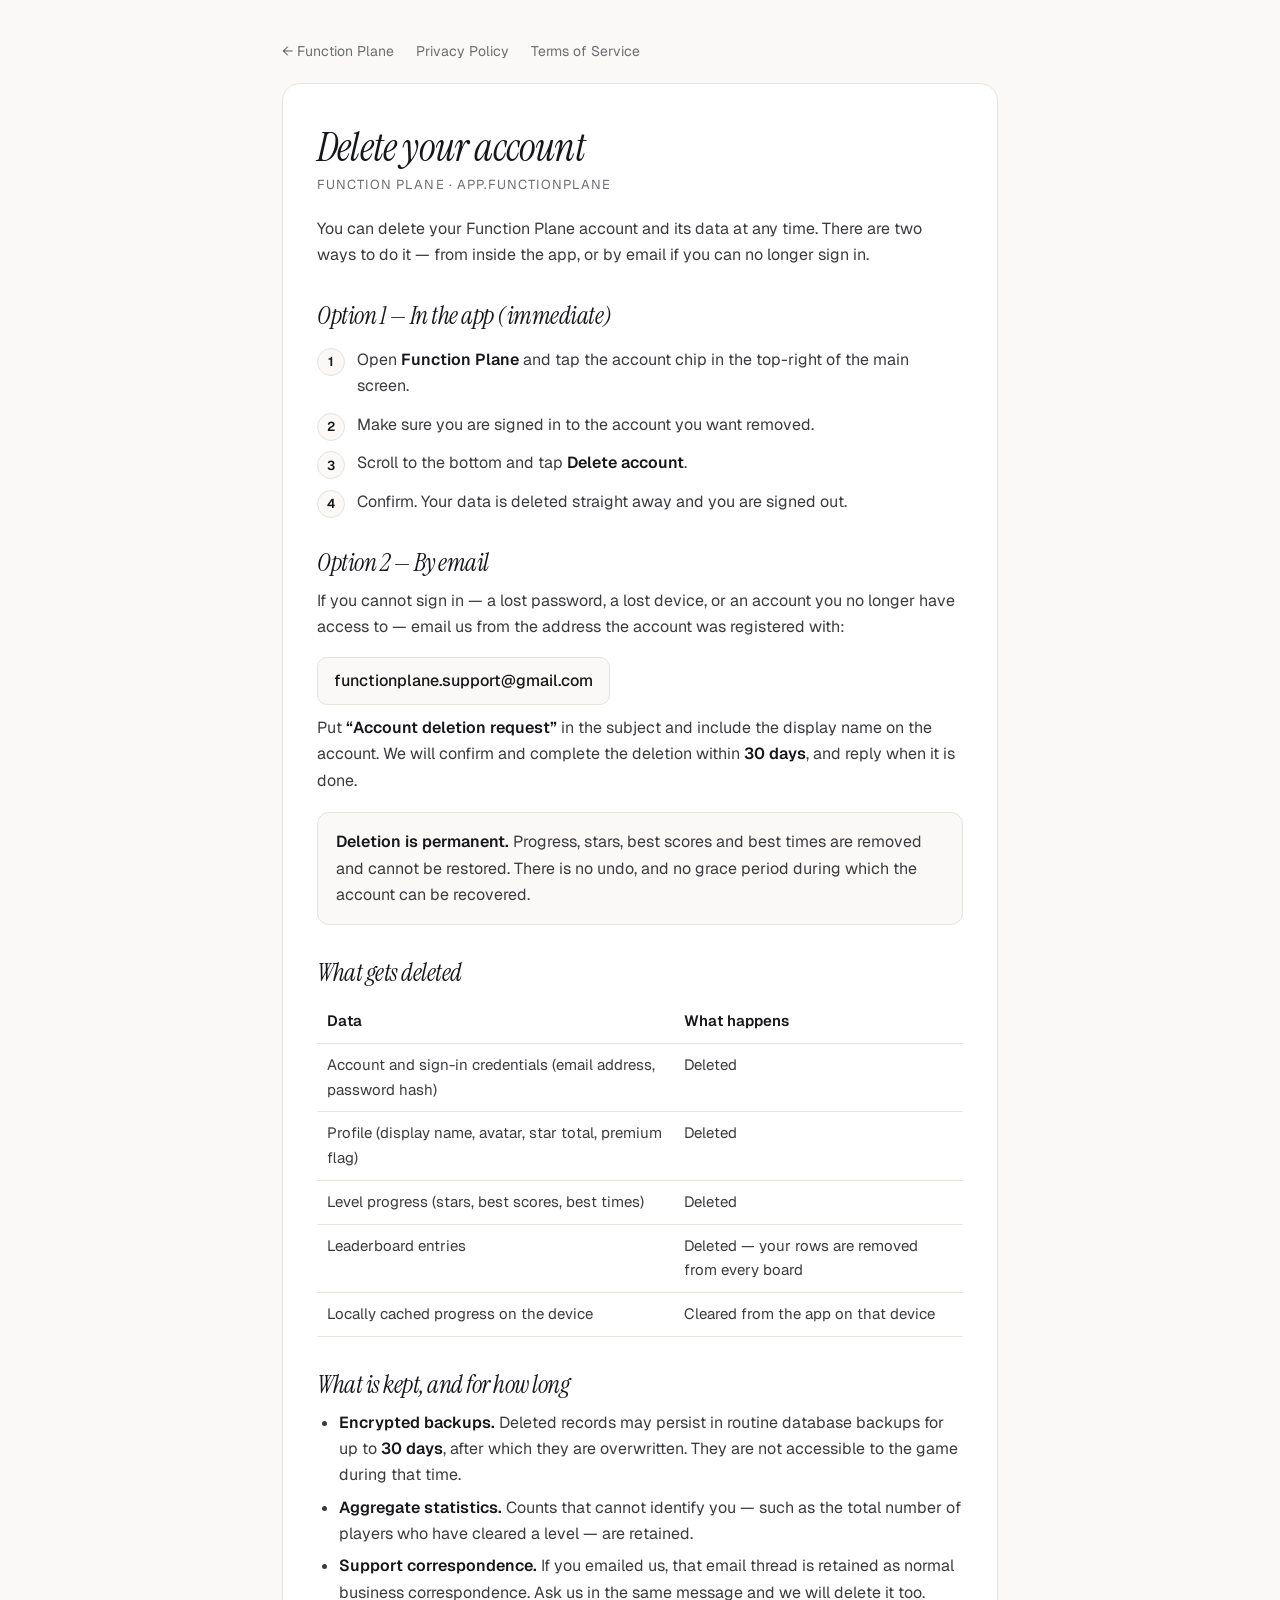
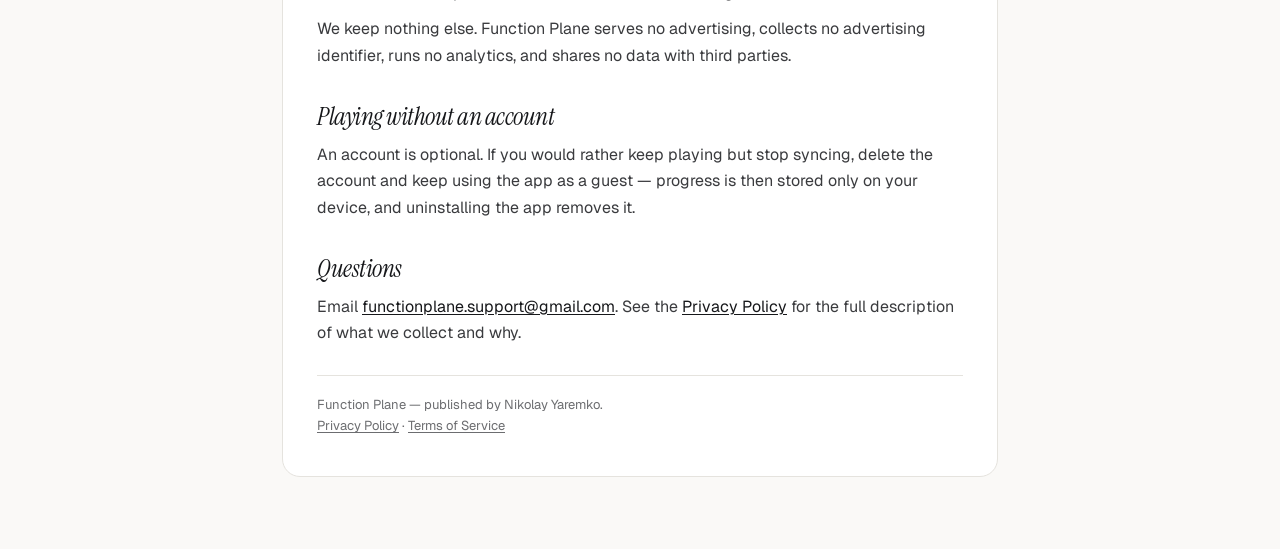
==== delete-account.html @ 1c5445d8 "Publish the account-deletion page and correct the support address Google requires a reachable accoun" ====
<!doctype html>
<html lang="en">
<head>
  <meta charset="utf-8" />
  <meta name="viewport" content="width=device-width, initial-scale=1" />
  <meta name="robots" content="index,follow" />
  <title>Delete your account — Function Plane</title>
  <meta name="description" content="How to delete your Function Plane account and the data associated with it." />
  <meta name="theme-color" content="#0e0f10" />
  <link rel="preconnect" href="https://fonts.googleapis.com" />
  <link rel="preconnect" href="https://fonts.gstatic.com" crossorigin />
  <link href="https://fonts.googleapis.com/css2?family=Geist:wght@300;400;500;600&family=Instrument+Serif:ital@0;1&display=swap" rel="stylesheet" />
  <style>
    :root {
      --bg: #faf9f7; --surface: #ffffff; --ink: #16171a; --ink-2: #3a3b3e;
      --ink-3: #6c6d70; --line: #e5e3de; --accent: #0e0f10;
    }
    @media (prefers-color-scheme: dark) {
      :root {
        --bg: #0e0f10; --surface: #161719; --ink: #f2f1ef; --ink-2: #c9c8c5;
        --ink-3: #8a8987; --line: #26282b; --accent: #f2f1ef;
      }
    }
    * { box-sizing: border-box; }
    html { -webkit-text-size-adjust: 100%; }
    body {
      margin: 0; background: var(--bg); color: var(--ink-2);
      font-family: 'Geist', system-ui, -apple-system, Segoe UI, Roboto, sans-serif;
      font-weight: 400; line-height: 1.65; font-size: 16px;
    }
    .wrap { max-width: 760px; margin: 0 auto; padding: 40px 22px 72px; }
    .doc {
      background: var(--surface); border: 1px solid var(--line);
      border-radius: 18px; padding: 40px 34px;
    }
    h1, h2 {
      font-family: 'Instrument Serif', Georgia, serif; font-style: italic;
      font-weight: 400; color: var(--ink); letter-spacing: -0.02em; line-height: 1.15;
    }
    h1 { font-size: 40px; margin: 0 0 4px; }
    h2 { font-size: 25px; margin: 34px 0 10px; }
    p { margin: 10px 0; color: var(--ink-2); }
    ul { margin: 10px 0; padding-left: 22px; }
    li { margin: 6px 0; color: var(--ink-2); }
    strong { color: var(--ink); font-weight: 600; }
    a { color: var(--ink); text-decoration: underline; text-underline-offset: 2px; }
    .eyebrow {
      font-size: 13px; letter-spacing: 0.08em; text-transform: uppercase;
      color: var(--ink-3); margin: 0 0 20px;
    }
    .steps { counter-reset: step; list-style: none; padding-left: 0; }
    .steps li {
      counter-increment: step; position: relative;
      padding-left: 40px; margin: 12px 0;
    }
    .steps li::before {
      content: counter(step); position: absolute; left: 0; top: 1px;
      width: 26px; height: 26px; border-radius: 50%;
      border: 1px solid var(--line); background: var(--bg);
      display: flex; align-items: center; justify-content: center;
      font-size: 13px; font-weight: 600; color: var(--ink);
    }
    .callout {
      margin: 18px 0; padding: 16px 18px;
      border: 1px solid var(--line); border-radius: 12px; background: var(--bg);
    }
    .callout p:first-child { margin-top: 0; }
    .callout p:last-child { margin-bottom: 0; }
    .mail {
      display: inline-block; margin-top: 6px; padding: 10px 16px;
      border: 1px solid var(--line); border-radius: 10px; background: var(--bg);
      font-weight: 500; text-decoration: none; color: var(--ink);
    }
    table { width: 100%; border-collapse: collapse; margin: 12px 0; }
    th, td {
      text-align: left; padding: 9px 10px; font-size: 15px;
      border-bottom: 1px solid var(--line); vertical-align: top;
    }
    th { color: var(--ink); font-weight: 600; }
    nav.top { margin-bottom: 20px; font-size: 14px; }
    nav.top a { color: var(--ink-3); text-decoration: none; margin-right: 18px; }
    nav.top a:hover { color: var(--ink); }
    footer {
      margin-top: 28px; padding-top: 18px; border-top: 1px solid var(--line);
      font-size: 13px; color: var(--ink-3);
    }
    footer a { color: var(--ink-3); }
  </style>
</head>
<body>
  <div class="wrap">
    <nav class="top">
      <a href="/">← Function Plane</a>
      <a href="/privacy.html">Privacy Policy</a>
      <a href="/terms.html">Terms of Service</a>
    </nav>
    <article class="doc">
      <h1>Delete your account</h1>
      <p class="eyebrow">Function Plane · app.functionplane</p>

      <p>You can delete your Function Plane account and its data at any time. There are two ways to do it — from inside the app, or by email if you can no longer sign in.</p>

      <h2>Option 1 — In the app (immediate)</h2>
      <ol class="steps">
        <li>Open <strong>Function Plane</strong> and tap the account chip in the top-right of the main screen.</li>
        <li>Make sure you are signed in to the account you want removed.</li>
        <li>Scroll to the bottom and tap <strong>Delete account</strong>.</li>
        <li>Confirm. Your data is deleted straight away and you are signed out.</li>
      </ol>

      <h2>Option 2 — By email</h2>
      <p>If you cannot sign in — a lost password, a lost device, or an account you no longer have access to — email us from the address the account was registered with:</p>
      <a class="mail" href="mailto:functionplane.support@gmail.com?subject=Account%20deletion%20request">functionplane.support@gmail.com</a>
      <p>Put <strong>“Account deletion request”</strong> in the subject and include the display name on the account. We will confirm and complete the deletion within <strong>30 days</strong>, and reply when it is done.</p>

      <div class="callout">
        <p><strong>Deletion is permanent.</strong> Progress, stars, best scores and best times are removed and cannot be restored. There is no undo, and no grace period during which the account can be recovered.</p>
      </div>

      <h2>What gets deleted</h2>
      <table>
        <tr><th>Data</th><th>What happens</th></tr>
        <tr><td>Account and sign-in credentials (email address, password hash)</td><td>Deleted</td></tr>
        <tr><td>Profile (display name, avatar, star total, premium flag)</td><td>Deleted</td></tr>
        <tr><td>Level progress (stars, best scores, best times)</td><td>Deleted</td></tr>
        <tr><td>Leaderboard entries</td><td>Deleted — your rows are removed from every board</td></tr>
        <tr><td>Locally cached progress on the device</td><td>Cleared from the app on that device</td></tr>
      </table>

      <h2>What is kept, and for how long</h2>
      <ul>
        <li><strong>Encrypted backups.</strong> Deleted records may persist in routine database backups for up to <strong>30 days</strong>, after which they are overwritten. They are not accessible to the game during that time.</li>
        <li><strong>Aggregate statistics.</strong> Counts that cannot identify you — such as the total number of players who have cleared a level — are retained.</li>
        <li><strong>Support correspondence.</strong> If you emailed us, that email thread is retained as normal business correspondence. Ask us in the same message and we will delete it too.</li>
      </ul>
      <p>We keep nothing else. Function Plane serves no advertising, collects no advertising identifier, runs no analytics, and shares no data with third parties.</p>

      <h2>Playing without an account</h2>
      <p>An account is optional. If you would rather keep playing but stop syncing, delete the account and keep using the app as a guest — progress is then stored only on your device, and uninstalling the app removes it.</p>

      <h2>Questions</h2>
      <p>Email <a href="mailto:functionplane.support@gmail.com">functionplane.support@gmail.com</a>. See the <a href="/privacy.html">Privacy Policy</a> for the full description of what we collect and why.</p>

      <footer>
        <div>Function Plane — published by Nikolay Yaremko.</div>
        <div><a href="/privacy.html">Privacy Policy</a> · <a href="/terms.html">Terms of Service</a></div>
      </footer>
    </article>
  </div>
</body>
</html>
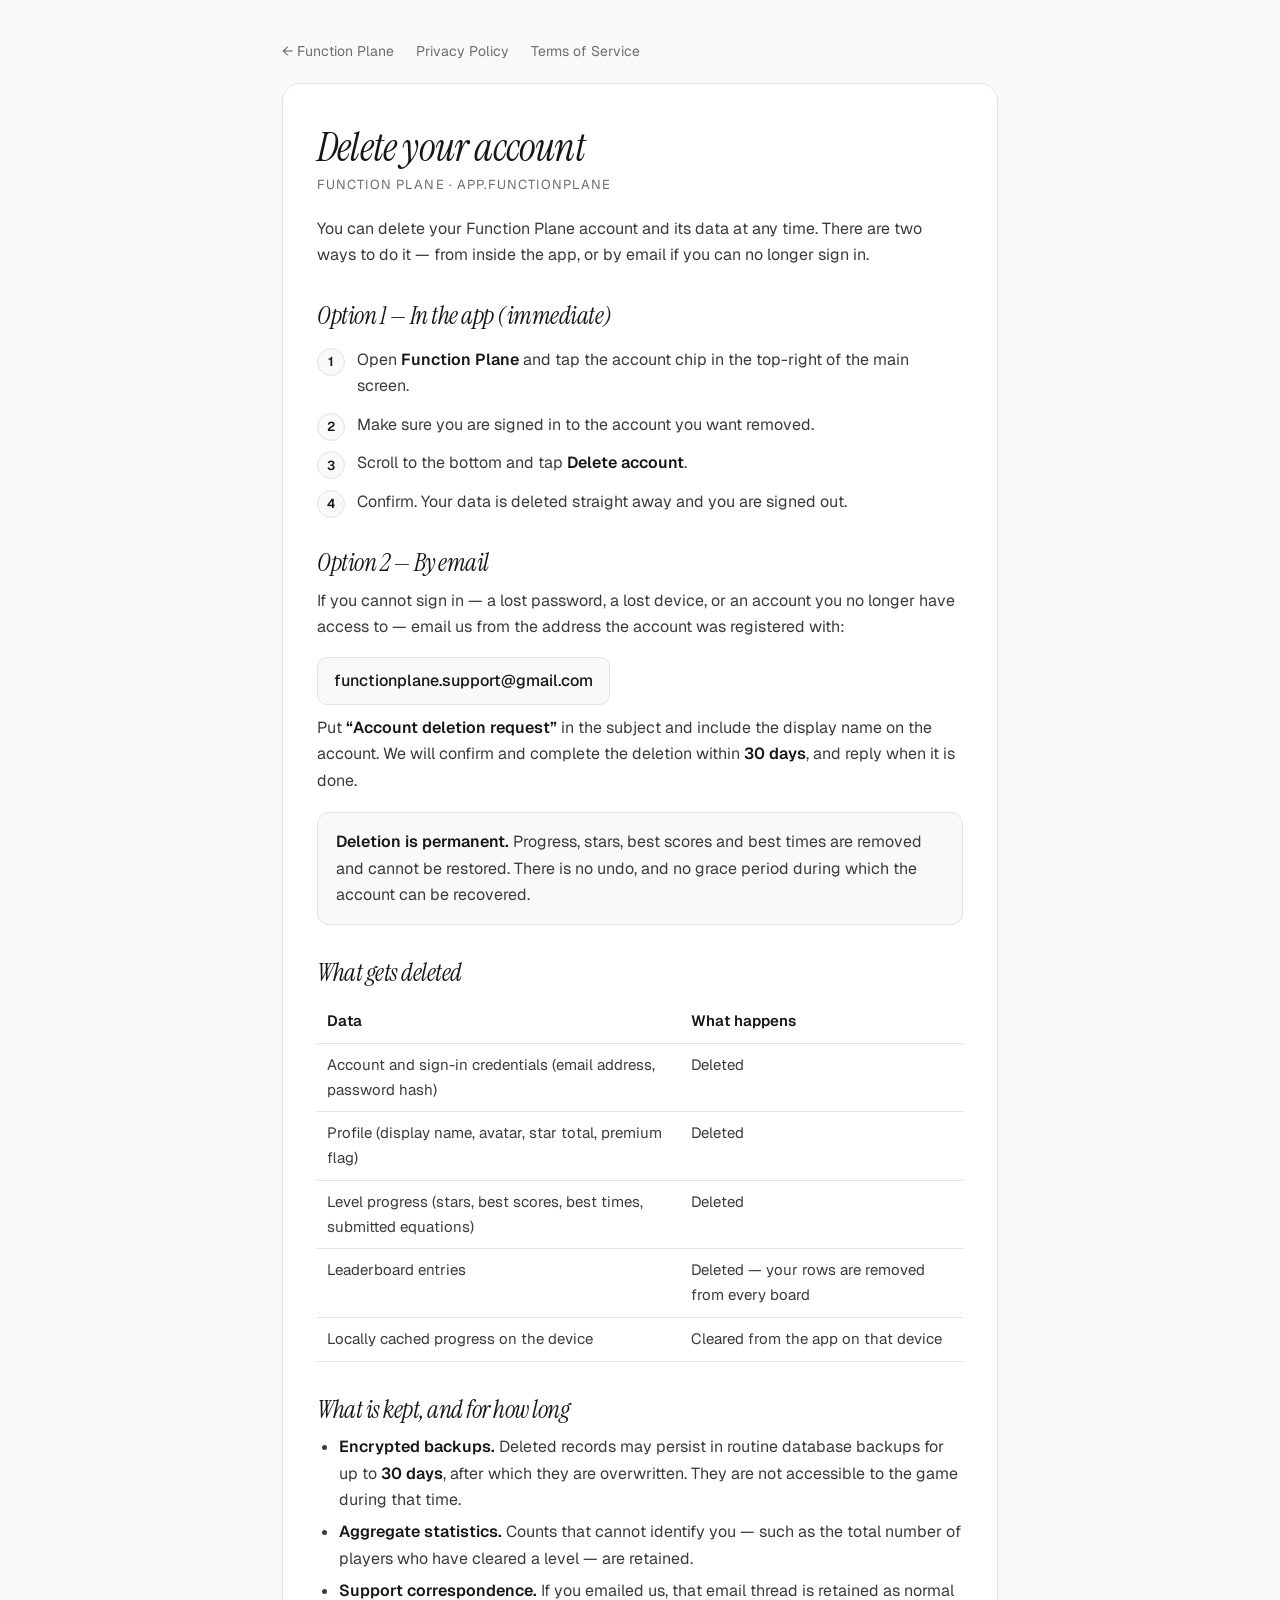
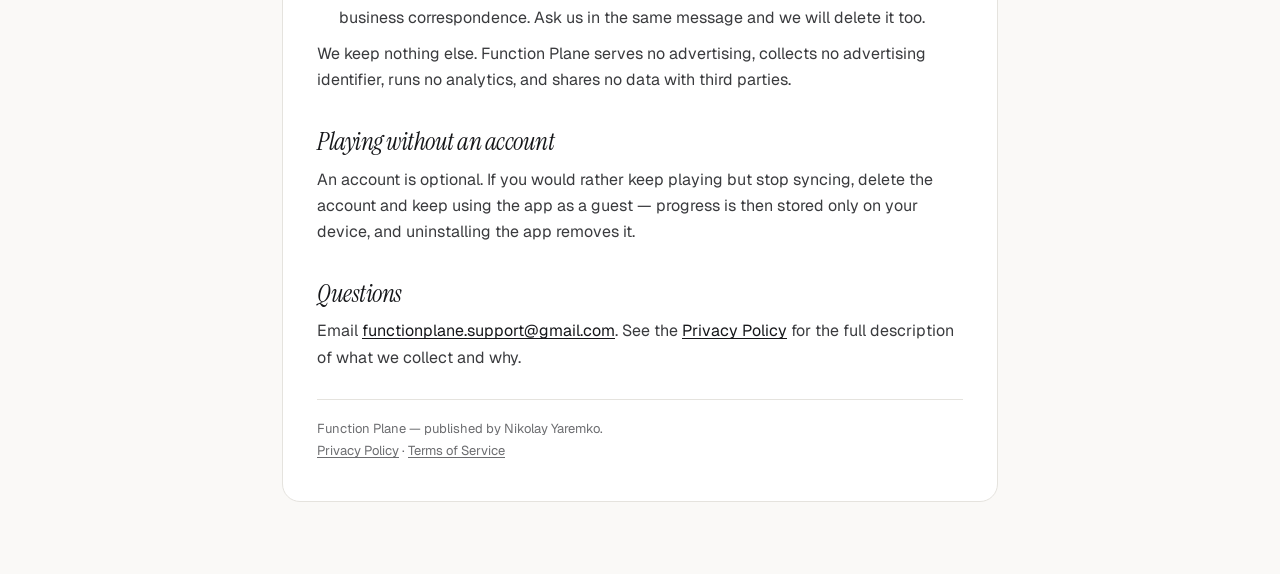
==== commit acd82e38: "Update privacy policy and deletion table to the app-repo wording Both pages are deployed byte-for-by" ====
--- a/delete-account.html
+++ b/delete-account.html
@@ -122,7 +122,7 @@
         <tr><th>Data</th><th>What happens</th></tr>
         <tr><td>Account and sign-in credentials (email address, password hash)</td><td>Deleted</td></tr>
         <tr><td>Profile (display name, avatar, star total, premium flag)</td><td>Deleted</td></tr>
-        <tr><td>Level progress (stars, best scores, best times)</td><td>Deleted</td></tr>
+        <tr><td>Level progress (stars, best scores, best times, submitted equations)</td><td>Deleted</td></tr>
         <tr><td>Leaderboard entries</td><td>Deleted — your rows are removed from every board</td></tr>
         <tr><td>Locally cached progress on the device</td><td>Cleared from the app on that device</td></tr>
       </table>
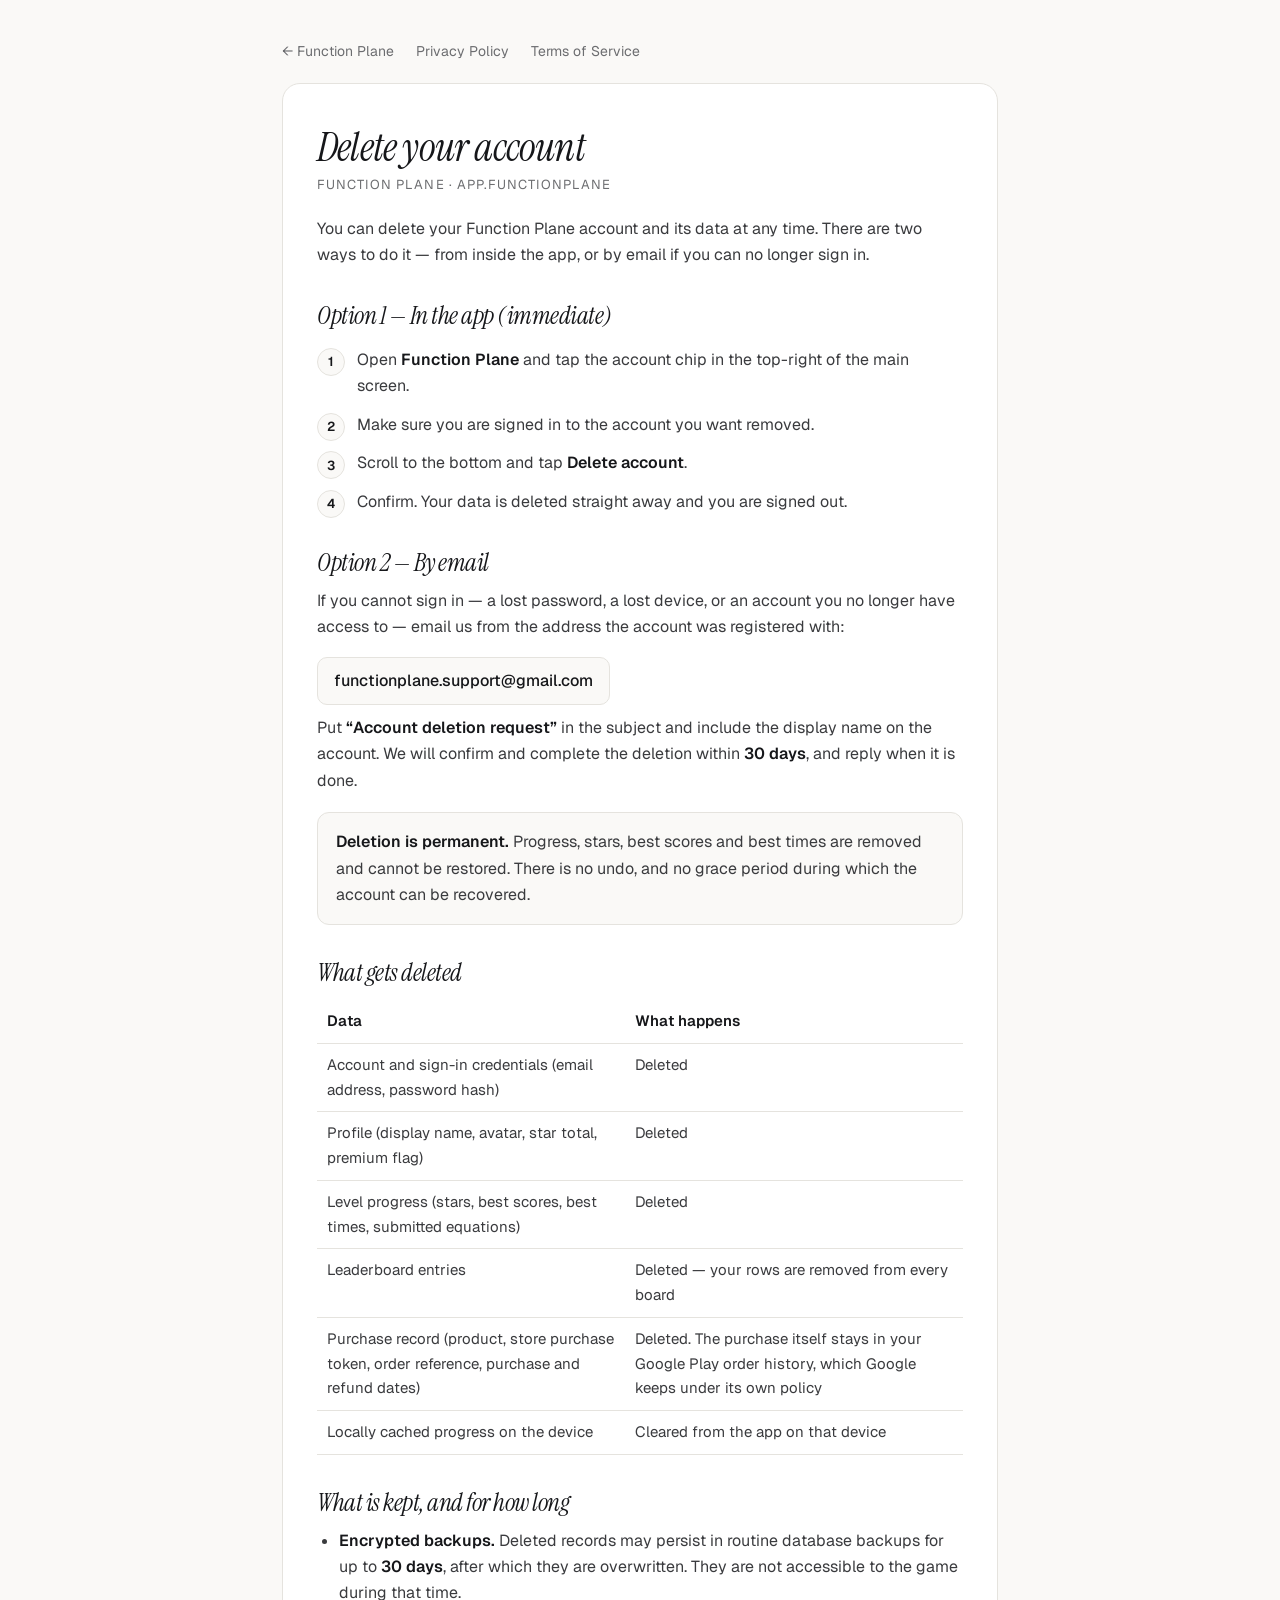
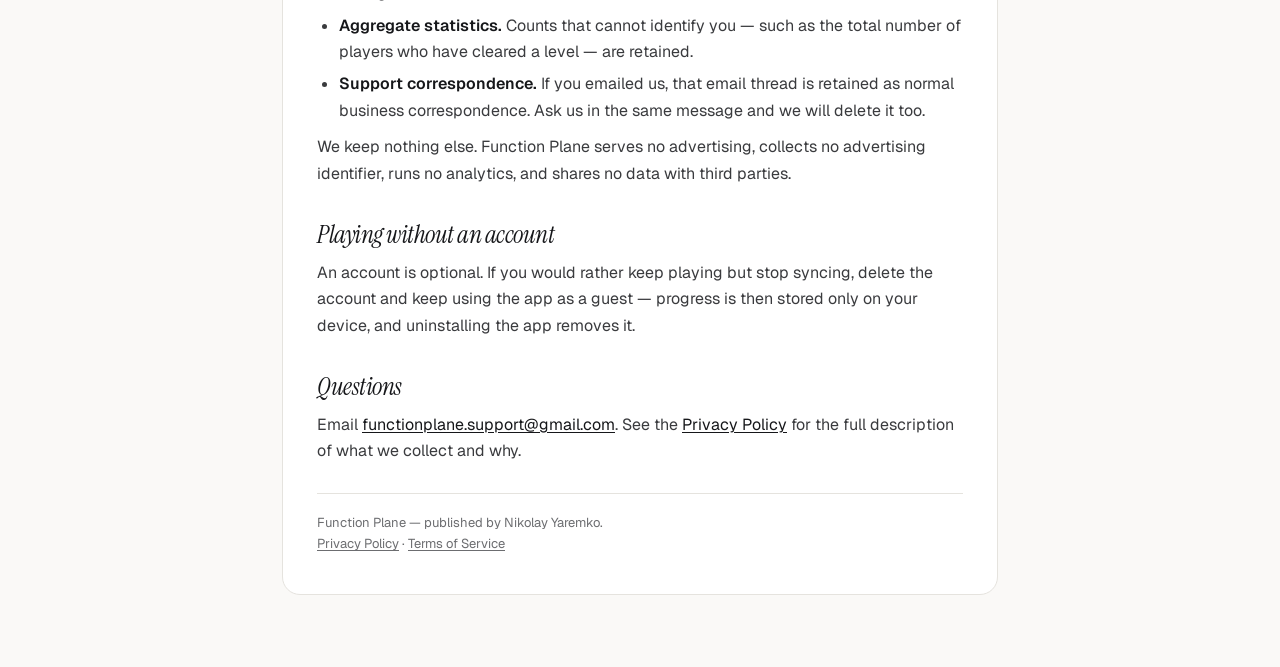
==== commit 9850f14b: "Publish the billing-era legal text Premium is on sale in the Play build, and these pages still said " ====
--- a/delete-account.html
+++ b/delete-account.html
@@ -124,6 +124,7 @@
         <tr><td>Profile (display name, avatar, star total, premium flag)</td><td>Deleted</td></tr>
         <tr><td>Level progress (stars, best scores, best times, submitted equations)</td><td>Deleted</td></tr>
         <tr><td>Leaderboard entries</td><td>Deleted — your rows are removed from every board</td></tr>
+        <tr><td>Purchase record (product, store purchase token, order reference, purchase and refund dates)</td><td>Deleted. The purchase itself stays in your Google Play order history, which Google keeps under its own policy</td></tr>
         <tr><td>Locally cached progress on the device</td><td>Cleared from the app on that device</td></tr>
       </table>
 
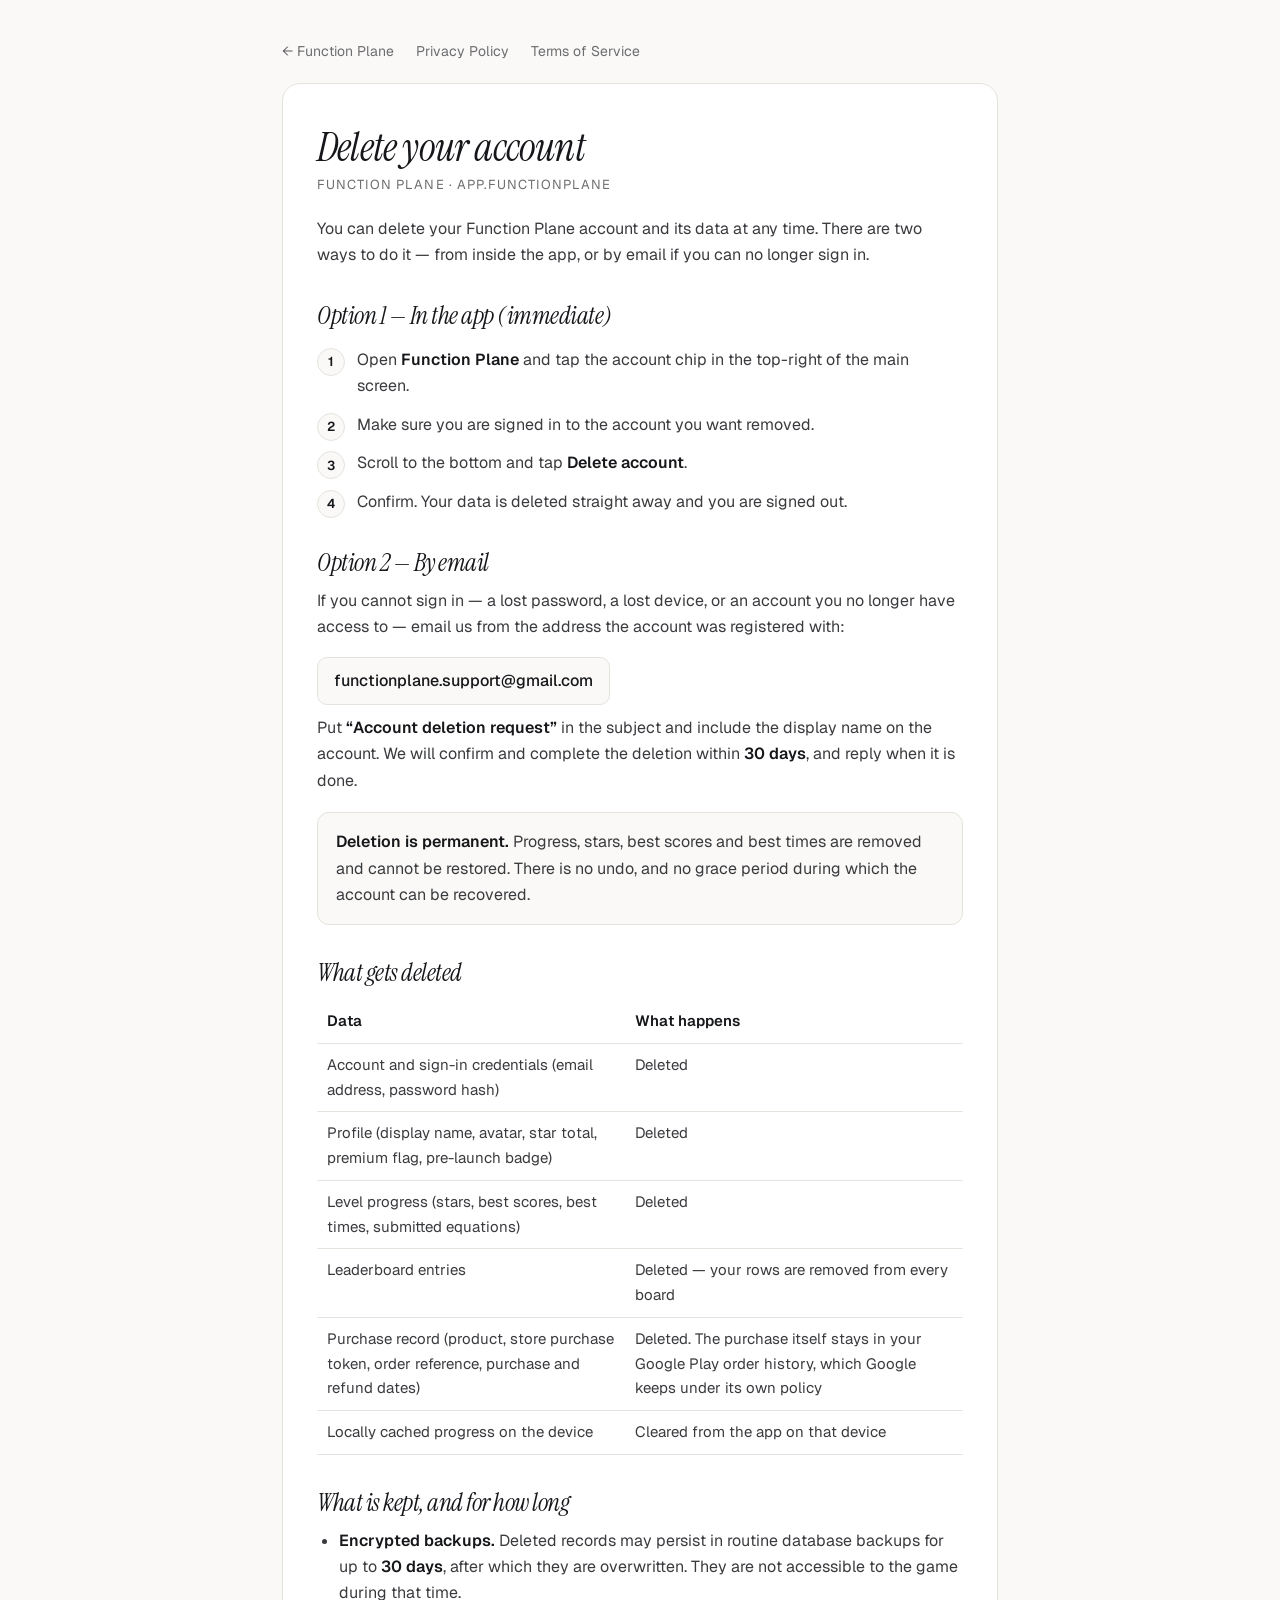
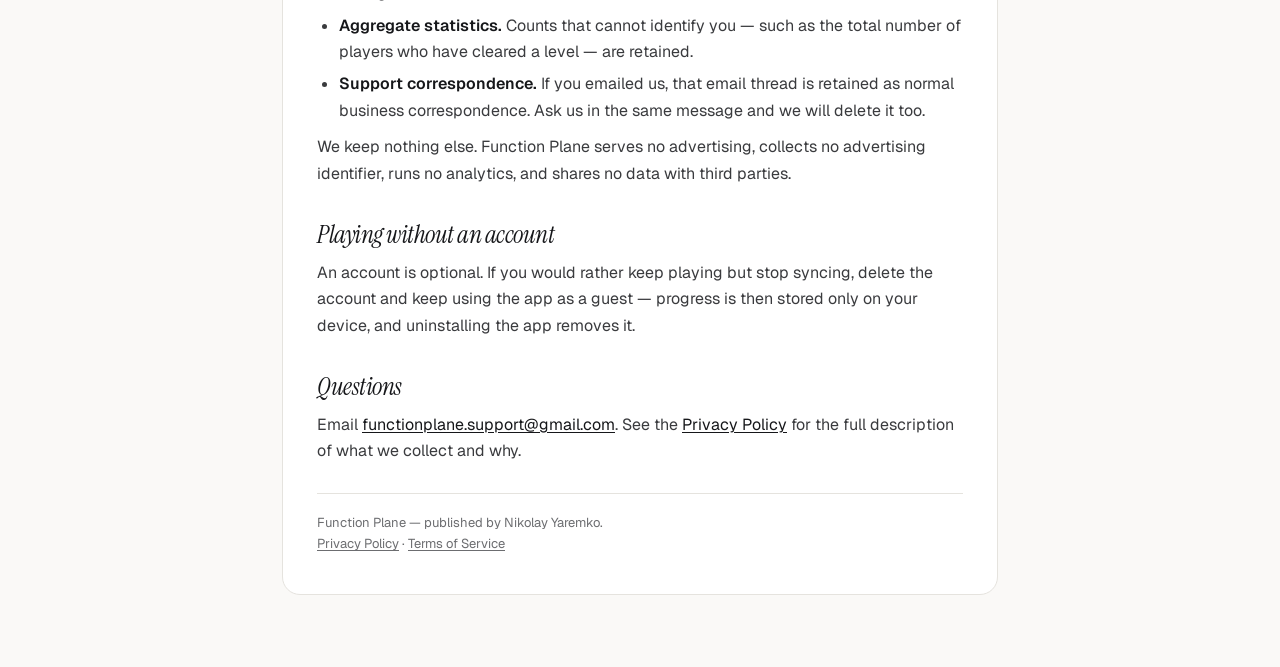
==== commit 81cb40d2: "Match the legal pages to the app, and drop the APK card's styles Privacy §6 says deletion is in the " ====
--- a/delete-account.html
+++ b/delete-account.html
@@ -121,7 +121,7 @@
       <table>
         <tr><th>Data</th><th>What happens</th></tr>
         <tr><td>Account and sign-in credentials (email address, password hash)</td><td>Deleted</td></tr>
-        <tr><td>Profile (display name, avatar, star total, premium flag)</td><td>Deleted</td></tr>
+        <tr><td>Profile (display name, avatar, star total, premium flag, pre-launch badge)</td><td>Deleted</td></tr>
         <tr><td>Level progress (stars, best scores, best times, submitted equations)</td><td>Deleted</td></tr>
         <tr><td>Leaderboard entries</td><td>Deleted — your rows are removed from every board</td></tr>
         <tr><td>Purchase record (product, store purchase token, order reference, purchase and refund dates)</td><td>Deleted. The purchase itself stays in your Google Play order history, which Google keeps under its own policy</td></tr>
